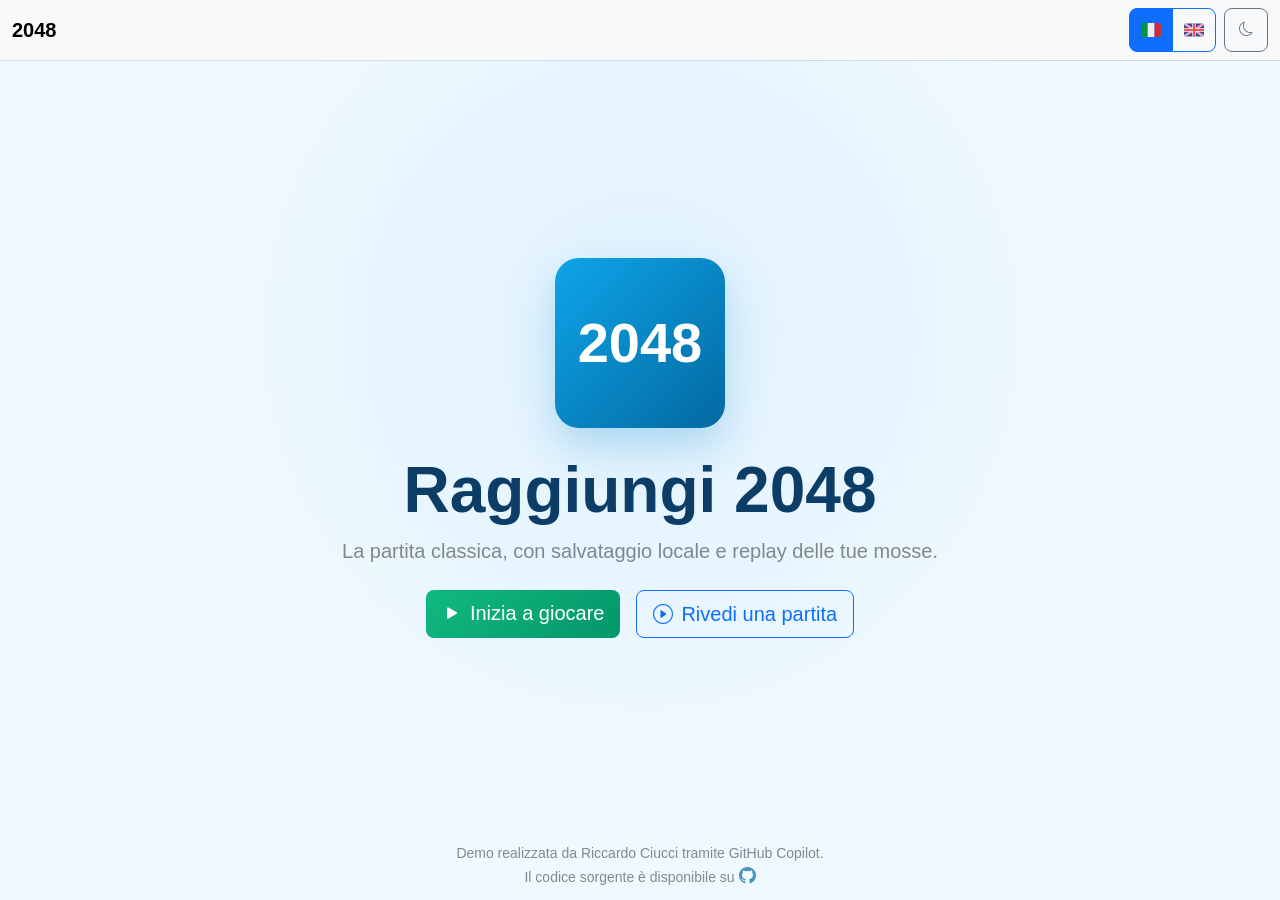
==== game/index.html @ d7bc18e0 "Restructured project" ====
<!DOCTYPE html>
<html lang="it" data-page="landing">
<head>
    <meta charset="UTF-8">
    <meta name="viewport" content="width=device-width, initial-scale=1.0, viewport-fit=cover">
    <meta name="theme-color" content="#0ea5e9">
    <title>2048</title>
    <link rel="apple-touch-icon" href="images/icon.svg">
    <link rel="icon" href="images/icon.svg" type="image/svg+xml">
    <link rel="manifest" href="manifest.json">
    <link href="https://cdn.jsdelivr.net/npm/bootstrap@5.3.0/dist/css/bootstrap.min.css" rel="stylesheet">
    <link rel="stylesheet" href="https://cdn.jsdelivr.net/npm/bootstrap-icons@1.11.0/font/bootstrap-icons.css">
    <link rel="stylesheet" href="styles/styles.css">
    <script defer src="https://cdn.jsdelivr.net/npm/bootstrap@5.3.0/dist/js/bootstrap.bundle.min.js"></script>
    <script defer src="scripts/translations.js"></script>
    <script defer src="scripts/game.js"></script>
</head>
<body>
    <header class="navbar-container"><nav class="navbar navbar-light bg-body-tertiary"><div class="container-fluid d-flex flex-wrap align-items-center justify-content-between gap-2">
        <a class="navbar-brand mb-0 h5" href="index.html"><strong>2048</strong></a>
        <div class="d-flex align-items-center gap-2"><div class="btn-group btn-group-sm" role="group" aria-label="Language"><input type="radio" class="btn-check" name="language" id="lang-it" value="it" checked><label class="btn btn-outline-primary language-option" for="lang-it" title="Italiano"><img src="images/it-flag.svg" alt="Italiano"></label><input type="radio" class="btn-check" name="language" id="lang-en" value="en"><label class="btn btn-outline-primary language-option" for="lang-en" title="English"><img src="images/uk-flag.svg" alt="English"></label></div><button type="button" class="btn btn-outline-secondary btn-sm" id="theme-toggle" title="Toggle theme"><i class="bi bi-moon"></i></button></div>
    </div></nav></header>
    <main class="landing-main d-flex align-items-center justify-content-center"><section class="landing-content text-center"><div class="landing-mark">2048</div><h1 data-i18n="landingTitle">Unisci. Pensa. Raggiungi 2048.</h1><p class="lead text-muted" data-i18n="landingSubtitle">La partita classica, con salvataggio locale e replay delle tue mosse.</p><div class="d-flex flex-wrap justify-content-center gap-3 mt-4"><a class="btn btn-success btn-lg" href="game.html"><i class="bi bi-play-fill"></i><span class="ms-2" data-i18n="startGame">Inizia a giocare</span></a><a class="btn btn-outline-primary btn-lg" href="playback.html"><i class="bi bi-play-circle"></i><span class="ms-2" data-i18n="openPlayback">Apri un playback</span></a></div></section></main>
    <footer class="landing-footer text-center small text-muted"><div data-i18n="footerCredit">Demo realizzata da Riccardo Ciucci tramite GitHub Copilot.</div><div><span data-i18n="sourceAvailable">Il codice sorgente è disponibile su</span> <a href="https://github.com/Richie314/2048-ai/" target="_blank" rel="noopener noreferrer"><i class="bi bi-github" aria-hidden="true"></i><span class="visually-hidden">GitHub</span></a></div></footer>
</body>
</html>
---- game/styles/styles.css ----
/* ============================================
   THEME & ROOT VARIABLES
   ============================================ */

:root {
    /* Light theme - Blue palette */
    --primary-50: #f0f9ff;
    --primary-100: #e0f2fe;
    --primary-200: #bae6fd;
    --primary-300: #7dd3fc;
    --primary-400: #38bdf8;
    --primary-500: #0ea5e9;
    --primary-600: #0284c7;
    --primary-700: #0369a1;
    --primary-800: #075985;
    --primary-900: #0c3d66;

    /* Tile colors - Blue shades */
    --tile-2: #e0f2fe;
    --tile-4: #bae6fd;
    --tile-8: #7dd3fc;
    --tile-16: #38bdf8;
    --tile-32: #0ea5e9;
    --tile-64: #0284c7;
    --tile-128: #0369a1;
    --tile-256: #075985;
    --tile-512: #0c3d66;
    --tile-1024: #082f49;
    --tile-2048: #0f172a;

    --tile-text-light: #075985;
    --tile-text-dark: #ffffff;

    --board-bg: #e0e7ff;
    --board-gap: 10px;
}

[data-theme="dark"] {
    --primary-50: #0f172a;
    --primary-100: #082f49;
    --primary-200: #0c3d66;
    --primary-300: #075985;
    --primary-400: #0369a1;
    --primary-500: #0284c7;
    --primary-600: #0ea5e9;
    --primary-700: #38bdf8;
    --primary-800: #7dd3fc;
    --primary-900: #bae6fd;

    /* Darker tile colors for dark theme */
    --tile-2: #1e293b;
    --tile-4: #334155;
    --tile-8: #475569;
    --tile-16: #64748b;
    --tile-32: #78909c;
    --tile-64: #90a4ae;
    --tile-128: #0284c7;
    --tile-256: #0369a1;
    --tile-512: #075985;
    --tile-1024: #0c3d66;
    --tile-2048: #082f49;

    --tile-text-light: #bae6fd;
    --tile-text-dark: #0f172a;

    --board-bg: #1e293b;
    --board-gap: 10px;
}

/* ============================================
   GENERAL STYLES
   ============================================ */

* {
    box-sizing: border-box;
}

html, body {
    margin: 0;
    padding: 0;
    height: 100%;
    font-family: -apple-system, BlinkMacSystemFont, 'Segoe UI', Roboto, 'Helvetica Neue', Arial, sans-serif;
    background-color: var(--primary-50);
    overflow: hidden;
}

[data-theme="dark"] {
    background-color: var(--primary-900);
    color: var(--primary-100);
}

/* ============================================
   LAYOUT
   ============================================ */

.navbar-container {
    position: sticky;
    top: 0;
    z-index: 1000;
    border-bottom: 1px solid rgba(0, 0, 0, 0.1);
    background: linear-gradient(135deg, var(--primary-50) 0%, var(--primary-100) 100%);
}

[data-theme="dark"] .navbar-container {
    background: linear-gradient(135deg, var(--primary-900) 0%, var(--primary-800) 100%);
    border-bottom-color: rgba(255, 255, 255, 0.1);
}

@media (max-width: 576px) {
    .navbar-container {
        padding: 0.35rem 0;
    }

    .score-display,
    .best-score-display {
        min-width: 58px;
        width: 58px;
        padding-inline: 0.35rem;
        line-height: 1.1;
        flex: 0 0 auto;
    }

    .compact-action {
        flex: 0 0 auto;
        padding: 0.25rem 0.45rem;
        min-width: 2.5rem;
        height: 2.5rem;
        display: inline-flex;
        align-items: center;
        justify-content: center;
    }

    .compact-action .action-label {
        display: none;
    }
}

.game-main {
    height: calc(100vh - 76px);
    overflow: hidden;
    padding: 10px 12px 12px;
}

.landing-main {
    min-height: calc(100vh - 126px);
    padding: 2rem 1.25rem;
    background: radial-gradient(circle at 50% 35%, var(--primary-100), var(--primary-50) 60%);
}

.landing-footer {
    min-height: 50px;
    padding: 0.5rem 1rem;
    background-color: var(--primary-50);
}

.landing-footer a {
    color: var(--primary-700);
    font-size: 1.05rem;
}

[data-theme="dark"] .landing-footer {
    background-color: var(--primary-900);
}

.landing-content {
    max-width: 700px;
}

.landing-mark {
    display: inline-flex;
    align-items: center;
    justify-content: center;
    width: 170px;
    height: 170px;
    margin-bottom: 1.5rem;
    border-radius: 24px;
    background: linear-gradient(135deg, var(--primary-500), var(--primary-700));
    color: white;
    font-size: 3.5rem;
    font-weight: 800;
    box-shadow: 0 18px 40px rgba(2, 132, 199, 0.25);
}

.landing-content h1 {
    font-size: clamp(2rem, 6vw, 4rem);
    font-weight: 800;
    color: var(--primary-900);
}

.playback-main .game-wrapper {
    max-width: 520px;
}

.playback-status {
    min-height: 1.5rem;
}

.language-option {
    width: 2.5rem;
    height: 2.25rem;
    display: inline-flex;
    align-items: center;
    justify-content: center;
    padding: 0.35rem;
}

.language-option img {
    display: block;
    width: 1.25rem;
    height: 0.875rem;
    object-fit: cover;
    border-radius: 2px;
}

.game-wrapper {
    width: 100%;
    max-width: 100%;
    min-height: 0;
}

.game-container {
    display: flex;
    justify-content: center;
    align-items: center;
    width: min(100%, calc(100dvh - 180px));
    max-width: min(100%, 500px);
    aspect-ratio: 1;
}

.board {
    display: grid;
    grid-template-columns: repeat(4, 1fr);
    grid-template-rows: repeat(4, 1fr);
    gap: var(--board-gap);
    background-color: var(--board-bg);
    border-radius: 10px;
    padding: var(--board-gap);
    width: 100%;
    height: 100%;
    box-shadow: 0 4px 6px rgba(0, 0, 0, 0.1);
    position: relative;
    touch-action: none;
    -webkit-user-select: none;
    user-select: none;
}

.tile {
    display: flex;
    align-items: center;
    justify-content: center;
    border-radius: 5px;
    font-weight: bold;
    font-size: clamp(1.5rem, 5vw, 3rem);
    cursor: default;
    -webkit-user-select: none;
    user-select: none;
    background-color: var(--primary-100);
    color: var(--tile-text-light);
    box-shadow: 0 2px 4px rgba(0, 0, 0, 0.1);
    position: relative;
    transition: all 0.15s ease-out;
}

/* Tile value colors */
.tile[data-value="2"] { background-color: var(--tile-2); color: var(--tile-text-light); }
.tile[data-value="4"] { background-color: var(--tile-4); color: var(--tile-text-light); }
.tile[data-value="8"] { background-color: var(--tile-8); color: var(--tile-text-light); }
.tile[data-value="16"] { background-color: var(--tile-16); color: var(--tile-text-light); }
.tile[data-value="32"] { background-color: var(--tile-32); color: var(--tile-text-light); }
.tile[data-value="64"] { background-color: var(--tile-64); color: var(--tile-text-dark); }
.tile[data-value="128"] { background-color: var(--tile-128); color: var(--tile-text-dark); }
.tile[data-value="256"] { background-color: var(--tile-256); color: var(--tile-text-dark); }
.tile[data-value="512"] { background-color: var(--tile-512); color: var(--tile-text-dark); }
.tile[data-value="1024"] { background-color: var(--tile-1024); color: var(--tile-text-dark); }
.tile[data-value="2048"] { background-color: var(--tile-2048); color: var(--tile-text-dark); }
.tile[data-value="4096"] { background-color: var(--tile-2048); color: var(--tile-text-dark); }
.tile[data-value="8192"] { background-color: var(--tile-2048); color: var(--tile-text-dark); }

/* Tile animations */
.tile.new {
    animation: newTile 0.2s cubic-bezier(0.68, -0.55, 0.265, 1.55);
}

.tile.merge {
    animation: mergeTile 0.3s cubic-bezier(0.68, -0.55, 0.265, 1.55);
}

.tile.move {
    transition: all 0.15s ease-out;
}

@keyframes newTile {
    0% {
        transform: scale(0);
        opacity: 0;
    }
    50% {
        transform: scale(1.1);
    }
    100% {
        transform: scale(1);
        opacity: 1;
    }
}

@keyframes mergeTile {
    0% {
        transform: scale(1);
    }
    25% {
        transform: scale(1.15) rotateZ(2deg);
    }
    50% {
        transform: scale(1.25);
    }
    75% {
        transform: scale(1.1) rotateZ(-1deg);
    }
    100% {
        transform: scale(1);
    }
}

/* ============================================
   RESPONSIVE DESIGN
   ============================================ */

/* Tablets */
@media (max-width: 768px) {
    .board {
        max-width: 350px;
    }

    .tile {
        font-size: clamp(1.2rem, 4vw, 2rem);
    }

    .game-main {
        height: calc(100vh - 80px);
    }
}

/* Small phones */
@media (max-width: 480px) {
    .board {
        width: calc(100vw - 20px);
        max-width: calc(100vw - 20px);
        max-height: calc(100vw - 20px);
    }

    .tile {
        font-size: clamp(1rem, 3.5vw, 1.5rem);
    }

    .game-main {
        height: calc(100vh - 100px);
        padding: 5px;
    }

    .game-wrapper {
        max-width: 100vw;
    }

}


/* ============================================
   NAVBAR STYLES
   ============================================ */

.navbar-brand {
    font-size: 1.25rem;
    font-weight: bold;
}

.navbar-nav .btn-group {
    box-shadow: 0 2px 4px rgba(0, 0, 0, 0.05);
}

.navbar-nav .btn-group .btn {
    font-size: 0.875rem;
    padding: 0.25rem 0.5rem;
}

/* ============================================
   BUTTON STYLES
   ============================================ */

.btn {
    border-radius: 8px;
    font-weight: 500;
    transition: all 0.2s ease;
    position: relative;
    overflow: hidden;
}

.btn::before {
    content: '';
    position: absolute;
    top: 50%;
    left: 50%;
    width: 0;
    height: 0;
    border-radius: 50%;
    background: rgba(255, 255, 255, 0.3);
    transform: translate(-50%, -50%);
    transition: width 0.6s, height 0.6s;
}

.btn:active::before {
    width: 300px;
    height: 300px;
}

.btn-success {
    background: linear-gradient(135deg, #10b981 0%, #059669 100%);
    border: none;
}

.btn-success:hover {
    transform: translateY(-2px);
    box-shadow: 0 4px 12px rgba(16, 185, 129, 0.3);
}

.btn-success:active {
    transform: translateY(0);
}

.btn-warning {
    background: linear-gradient(135deg, #f59e0b 0%, #d97706 100%);
    border: none;
    color: white;
}

.btn-warning:hover {
    transform: translateY(-2px);
    box-shadow: 0 4px 12px rgba(245, 158, 11, 0.3);
}

.btn-warning:active {
    transform: translateY(0);
}

.btn-info {
    background: linear-gradient(135deg, #06b6d4 0%, #0891b2 100%);
    border: none;
    color: white;
}

.btn-info:hover {
    transform: translateY(-2px);
    box-shadow: 0 4px 12px rgba(6, 182, 212, 0.3);
}

.btn-info:active {
    transform: translateY(0);
}

/* ============================================
   MODAL STYLES
   ============================================ */

.modal-content {
    border: none;
    border-radius: 12px;
    box-shadow: 0 10px 40px rgba(0, 0, 0, 0.2);
}

.modal-header {
    background: linear-gradient(135deg, var(--primary-500) 0%, var(--primary-600) 100%);
    color: white;
    border: none;
}

[data-theme="dark"] .modal-content {
    background-color: var(--primary-800);
    color: var(--primary-100);
}

[data-theme="dark"] .modal-header {
    background: linear-gradient(135deg, var(--primary-600) 0%, var(--primary-700) 100%);
}

/* ============================================
   CARD STYLES
   ============================================ */

.card {
    border: none;
    border-radius: 12px;
    box-shadow: 0 2px 8px rgba(0, 0, 0, 0.05);
    transition: all 0.2s ease;
}

.card:hover {
    box-shadow: 0 4px 12px rgba(0, 0, 0, 0.1);
}

[data-theme="dark"] .card {
    background-color: var(--primary-800) !important;
    color: var(--primary-100);
    border: 1px solid var(--primary-700);
}

/* ============================================
   TEXT & UTILITY
   ============================================ */

.text-muted {
    opacity: 0.7;
}

[data-theme="dark"] .text-muted {
    color: var(--primary-400) !important;
}

.badge {
    border-radius: 20px;
    font-weight: 600;
}

#score {
    animation: scoreUpdate 0.3s ease-out;
}

@keyframes scoreUpdate {
    0% {
        transform: scale(1);
    }
    50% {
        transform: scale(1.15);
    }
    100% {
        transform: scale(1);
    }
}

@keyframes fadeIn {
    0% {
        opacity: 0;
    }
    100% {
        opacity: 1;
    }
}

/* ============================================
   TRANSITIONS
   ============================================ */

body {
    transition: background-color 0.3s ease, color 0.3s ease;
}

header {
    transition: background 0.3s ease, color 0.3s ease;
}

.card {
    transition: background-color 0.3s ease, color 0.3s ease, border-color 0.3s ease;
}

/* ============================================
   TOUCH & ACCESSIBILITY
   ============================================ */

.btn {
    min-height: 44px;
    min-width: 44px;
}

.tile {
    min-height: 60px;
}

/* High contrast for dark mode text */
@media (prefers-contrast: more) {
    .tile {
        font-weight: 900;
    }
}

/* Reduced motion support */
@media (prefers-reduced-motion: reduce) {
    .tile,
    .btn,
    .card {
        transition: none;
    }

    .tile.new,
    .tile.merge,
    .tile.move {
        animation: none;
    }
}
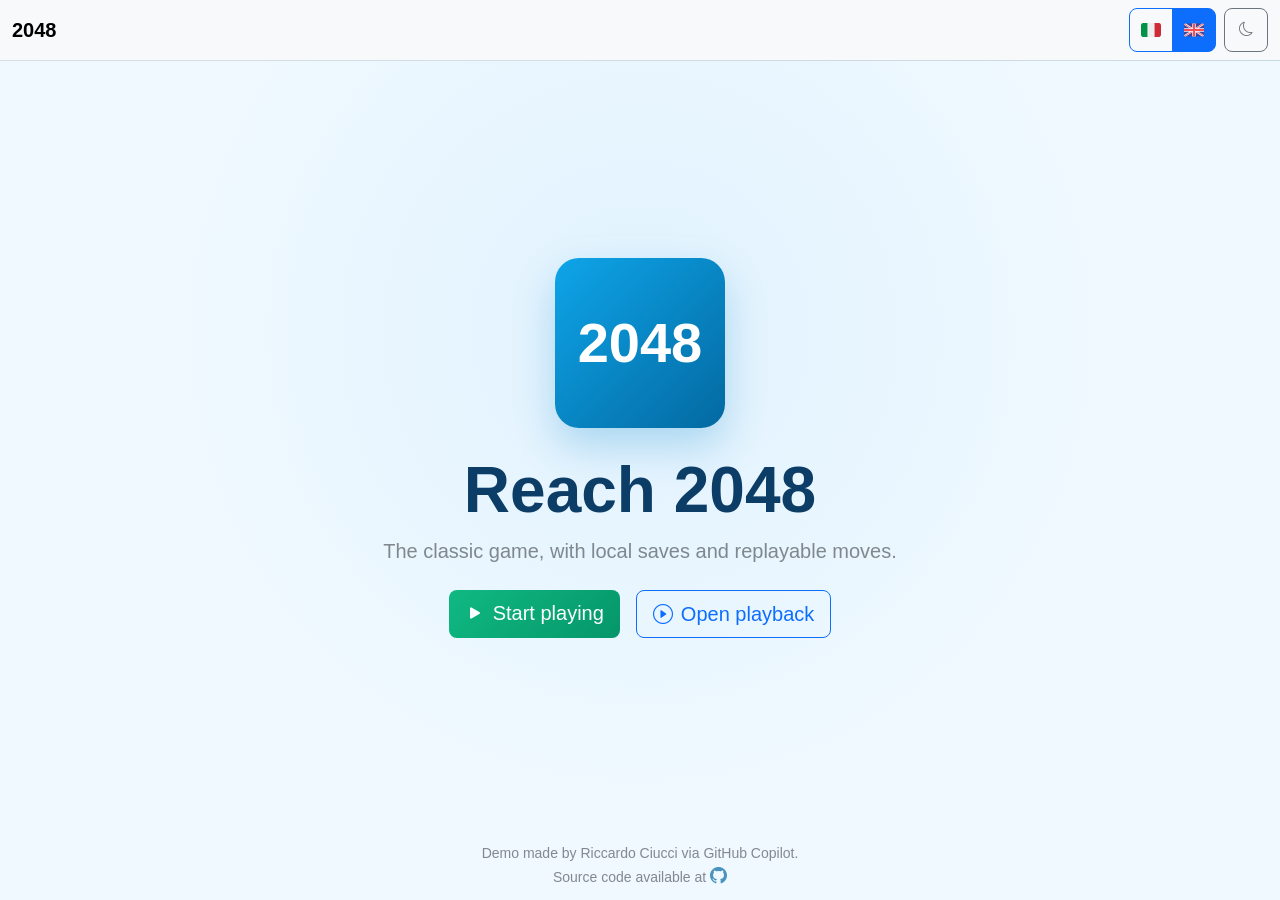
==== commit 9f3d80bf: "English made default language" ====
--- a/game/index.html
+++ b/game/index.html
@@ -1,5 +1,5 @@
 <!DOCTYPE html>
-<html lang="it" data-page="landing">
+<html lang="en" data-page="landing">
 <head>
     <meta charset="UTF-8">
     <meta name="viewport" content="width=device-width, initial-scale=1.0, viewport-fit=cover">
@@ -18,9 +18,9 @@
 <body>
     <header class="navbar-container"><nav class="navbar navbar-light bg-body-tertiary"><div class="container-fluid d-flex flex-wrap align-items-center justify-content-between gap-2">
         <a class="navbar-brand mb-0 h5" href="index.html"><strong>2048</strong></a>
-        <div class="d-flex align-items-center gap-2"><div class="btn-group btn-group-sm" role="group" aria-label="Language"><input type="radio" class="btn-check" name="language" id="lang-it" value="it" checked><label class="btn btn-outline-primary language-option" for="lang-it" title="Italiano"><img src="images/it-flag.svg" alt="Italiano"></label><input type="radio" class="btn-check" name="language" id="lang-en" value="en"><label class="btn btn-outline-primary language-option" for="lang-en" title="English"><img src="images/uk-flag.svg" alt="English"></label></div><button type="button" class="btn btn-outline-secondary btn-sm" id="theme-toggle" title="Toggle theme"><i class="bi bi-moon"></i></button></div>
+        <div class="d-flex align-items-center gap-2"><div class="btn-group btn-group-sm" role="group" aria-label="Language"><input type="radio" class="btn-check" name="language" id="lang-it" value="it"><label class="btn btn-outline-primary language-option" for="lang-it" title="Italiano"><img src="images/it-flag.svg" alt="Italiano"></label><input type="radio" class="btn-check" name="language" id="lang-en" value="en" checked><label class="btn btn-outline-primary language-option" for="lang-en" title="English"><img src="images/uk-flag.svg" alt="English"></label></div><button type="button" class="btn btn-outline-secondary btn-sm" id="theme-toggle" title="Toggle theme"><i class="bi bi-moon"></i></button></div>
     </div></nav></header>
-    <main class="landing-main d-flex align-items-center justify-content-center"><section class="landing-content text-center"><div class="landing-mark">2048</div><h1 data-i18n="landingTitle">Unisci. Pensa. Raggiungi 2048.</h1><p class="lead text-muted" data-i18n="landingSubtitle">La partita classica, con salvataggio locale e replay delle tue mosse.</p><div class="d-flex flex-wrap justify-content-center gap-3 mt-4"><a class="btn btn-success btn-lg" href="game.html"><i class="bi bi-play-fill"></i><span class="ms-2" data-i18n="startGame">Inizia a giocare</span></a><a class="btn btn-outline-primary btn-lg" href="playback.html"><i class="bi bi-play-circle"></i><span class="ms-2" data-i18n="openPlayback">Apri un playback</span></a></div></section></main>
-    <footer class="landing-footer text-center small text-muted"><div data-i18n="footerCredit">Demo realizzata da Riccardo Ciucci tramite GitHub Copilot.</div><div><span data-i18n="sourceAvailable">Il codice sorgente è disponibile su</span> <a href="https://github.com/Richie314/2048-ai/" target="_blank" rel="noopener noreferrer"><i class="bi bi-github" aria-hidden="true"></i><span class="visually-hidden">GitHub</span></a></div></footer>
+    <main class="landing-main d-flex align-items-center justify-content-center"><section class="landing-content text-center"><div class="landing-mark">2048</div><h1 data-i18n="landingTitle">Reach 2048</h1><p class="lead text-muted" data-i18n="landingSubtitle">The classic game, with local saves and replayable moves.</p><div class="d-flex flex-wrap justify-content-center gap-3 mt-4"><a class="btn btn-success btn-lg" href="game.html"><i class="bi bi-play-fill"></i><span class="ms-2" data-i18n="startGame">Start playing</span></a><a class="btn btn-outline-primary btn-lg" href="playback.html"><i class="bi bi-play-circle"></i><span class="ms-2" data-i18n="openPlayback">Open playback</span></a></div></section></main>
+    <footer class="landing-footer text-center small text-muted"><div data-i18n="footerCredit">Demo made by Riccardo Ciucci via GitHub Copilot.</div><div><span data-i18n="sourceAvailable">Source code available at</span> <a href="https://github.com/Richie314/2048-ai/" target="_blank" rel="noopener noreferrer"><i class="bi bi-github" aria-hidden="true"></i><span class="visually-hidden">GitHub</span></a></div></footer>
 </body>
 </html>
--- a/game/styles/styles.css
+++ b/game/styles/styles.css
@@ -258,7 +258,7 @@
     color: var(--tile-text-light);
     box-shadow: 0 2px 4px rgba(0, 0, 0, 0.1);
     position: relative;
-    transition: all 0.15s ease-out;
+    transition: background-color 0.15s ease-out;
 }
 
 /* Tile value colors */
@@ -276,49 +276,13 @@
 .tile[data-value="4096"] { background-color: var(--tile-2048); color: var(--tile-text-dark); }
 .tile[data-value="8192"] { background-color: var(--tile-2048); color: var(--tile-text-dark); }
 
-/* Tile animations */
-.tile.new {
-    animation: newTile 0.2s cubic-bezier(0.68, -0.55, 0.265, 1.55);
-}
-
-.tile.merge {
-    animation: mergeTile 0.3s cubic-bezier(0.68, -0.55, 0.265, 1.55);
-}
-
-.tile.move {
-    transition: all 0.15s ease-out;
-}
-
-@keyframes newTile {
-    0% {
-        transform: scale(0);
-        opacity: 0;
-    }
-    50% {
-        transform: scale(1.1);
-    }
-    100% {
-        transform: scale(1);
-        opacity: 1;
-    }
-}
-
-@keyframes mergeTile {
-    0% {
-        transform: scale(1);
-    }
-    25% {
-        transform: scale(1.15) rotateZ(2deg);
-    }
-    50% {
-        transform: scale(1.25);
-    }
-    75% {
-        transform: scale(1.1) rotateZ(-1deg);
-    }
-    100% {
-        transform: scale(1);
-    }
+/* Moving copies share the grid cells' measured size, including on mobile. */
+.tile.sliding-tile {
+    position: absolute;
+    z-index: 2;
+    min-height: 0;
+    pointer-events: none;
+    transition: none;
 }
 
 /* ============================================
@@ -570,7 +534,7 @@
 }
 
 .tile {
-    min-height: 60px;
+    min-height: 0;
 }
 
 /* High contrast for dark mode text */
